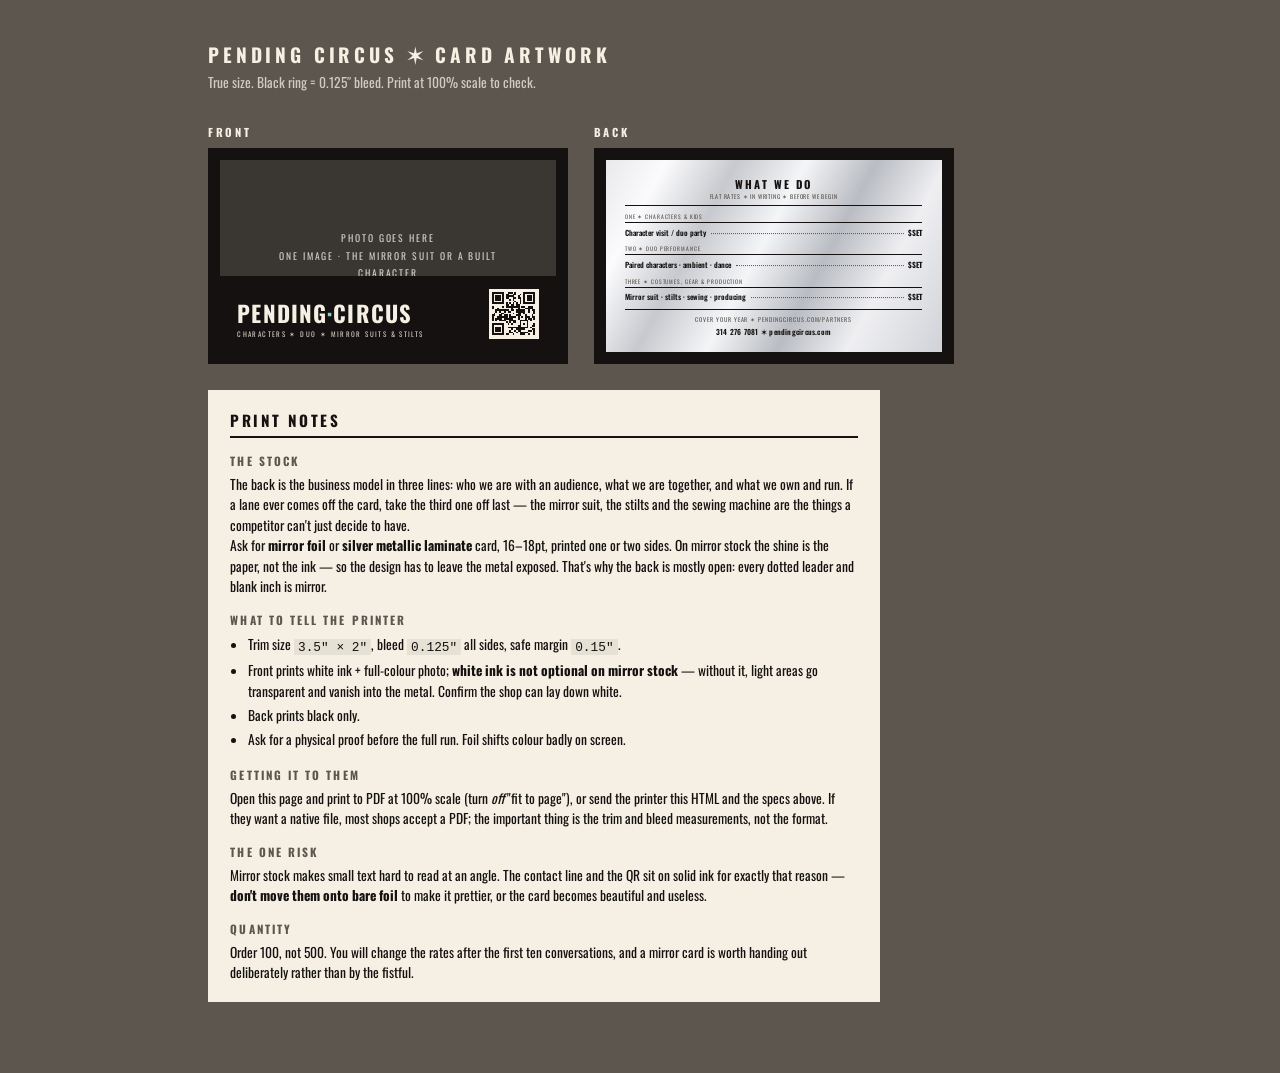
==== card/index.html @ 3b1495b9 "Add new updates" ====
<!DOCTYPE html>
<html lang="en">
<head>
<meta charset="UTF-8" />
<meta name="viewport" content="width=device-width, initial-scale=1.0" />
<title>Pending Circus — Business Card Artwork</title>
<!-- MIRROR-FOIL BUSINESS CARD, front and back, at true print size.
     3.5 x 2 in trim · 3.75 x 2.25 in with bleed · 0.125 in bleed on all sides · 0.15 in safe margin.

     BEFORE ORDERING:
       1. Replace the front photo placeholder with one real image (see notes at the bottom of this file).
       2. The QR code is live and points to pendingcircus.com. Scan it with your phone right now to confirm.
       3. Print this page at 100% scale (NO "fit to page") and hold a ruler to it — the trim box must measure 3.5 x 2 in.
     -->
<link rel="preconnect" href="https://fonts.googleapis.com" />
<link rel="preconnect" href="https://fonts.gstatic.com" crossorigin />
<link rel="stylesheet" href="https://fonts.googleapis.com/css2?family=Oswald:wght@400;500;600;700&display=swap" />
<style>
  :root{
    --ink:#141110;
    --paper:#F6F0E4;
    --muted:#5C564E;
    --teal:#7ED7CF;
    /* stand-in for the mirror-foil stock: the press supplies the real shine */
    --foil:linear-gradient(118deg,#E9E9EC 0%,#FBFBFD 14%,#C7C9CE 30%,#F4F5F7 46%,#B9BCC2 62%,#EFEFF2 78%,#CFD2D7 100%);
  }
  *{box-sizing:border-box;margin:0;padding:0}
  body{
    background:#5C564E;
    font-family:"Oswald","Arial Narrow",Arial,sans-serif;
    color:var(--ink);
    padding:2.5rem 1.5rem;
  }
  .lab{max-width:9in;margin:0 auto}
  .lab > h1{color:var(--paper);font-size:1.2rem;letter-spacing:.2em;text-transform:uppercase;margin-bottom:.2rem}
  .lab > p.sub{color:#CFCBC2;font-size:.85rem;margin-bottom:2rem}
  .pair{display:flex;gap:1.6rem;flex-wrap:wrap;margin-bottom:2rem}
  .slot h2{color:var(--paper);font-size:.7rem;letter-spacing:.24em;text-transform:uppercase;margin-bottom:.5rem}

  /* ── The card ── */
  .bleed{
    width:3.75in;height:2.25in;
    padding:.125in;                 /* the bleed ring */
    background:var(--ink);
    position:relative;
  }
  .card{
    width:3.5in;height:2in;
    position:relative;overflow:hidden;
    background:var(--foil);
  }
  .safe{position:absolute;inset:.15in;pointer-events:none}

  /* FRONT */
  .front .photo{
    position:absolute;inset:0;
    background:#3A3733;
    display:flex;align-items:center;justify-content:center;
  }
  .front .photo img{width:100%;height:100%;object-fit:cover;display:block}
  .front .photo .ph{
    color:#CFCBC2;font-size:.6rem;letter-spacing:.2em;text-transform:uppercase;text-align:center;line-height:1.8;padding:0 .3in;
  }
  .front .plate{
    position:absolute;left:0;right:0;bottom:0;
    background:var(--ink);color:var(--paper);
    padding:.13in .18in .14in;
    display:flex;align-items:flex-end;justify-content:space-between;gap:.12in;
  }
  .front .wordmark{font-size:.235in;font-weight:700;letter-spacing:.05em;text-transform:uppercase;line-height:1}
  .front .wordmark .dot{color:var(--teal)}
  .front .line{font-size:.072in;letter-spacing:.2em;text-transform:uppercase;color:#CFCBC2;margin-top:.04in}
  .front .qr{width:.52in;height:.52in;background:var(--paper);padding:.035in;flex:0 0 auto}
  .front .qr svg{width:100%;height:100%;display:block}

  /* BACK */
  .back{padding:.16in .2in;display:flex;flex-direction:column}
  .back .head{text-align:center;border-bottom:.02in double var(--ink);padding-bottom:.05in;margin-bottom:.06in}
  .back .head h3{font-size:.115in;letter-spacing:.18em;text-transform:uppercase;font-weight:700}
  .back .head p{font-size:.062in;letter-spacing:.14em;text-transform:uppercase;color:var(--muted)}
  .back .lane{margin-bottom:.045in}
  .back .lane .ln{font-size:.058in;letter-spacing:.16em;text-transform:uppercase;color:var(--muted);border-bottom:.012in solid var(--ink);padding-bottom:.012in;margin-bottom:.018in}
  .back .row{display:flex;align-items:baseline;gap:.05in;padding:.021in 0}
  .back .row .n{font-size:.079in;font-weight:600;white-space:nowrap}
  .back .row .d{flex:1;border-bottom:.014in dotted var(--muted);transform:translateY(-.02in)}
  .back .row .p{font-size:.079in;font-weight:700;white-space:nowrap}
  .back .foot{margin-top:auto;border-top:.014in solid var(--ink);padding-top:.05in;text-align:center}
  .back .foot .tag{font-size:.062in;letter-spacing:.16em;text-transform:uppercase;color:var(--muted)}
  .back .foot .contact{font-size:.078in;font-weight:600;letter-spacing:.03em;margin-top:.02in}

  /* notes */
  .notes{background:var(--paper);padding:1.2rem 1.4rem;max-width:7in}
  .notes h2{font-size:.95rem;letter-spacing:.16em;text-transform:uppercase;border-bottom:2px solid var(--ink);padding-bottom:.3rem;margin-bottom:.7rem}
  .notes h3{font-size:.72rem;letter-spacing:.18em;text-transform:uppercase;margin:.9rem 0 .3rem;color:var(--muted)}
  .notes p,.notes li{font-size:.85rem;line-height:1.5}
  .notes ul{margin-left:1.1rem}
  .notes li{padding:.12rem 0}
  .notes code{background:#E6E1D5;padding:.05rem .25rem;font-size:.8rem}

  @media print{
    body{background:#fff;padding:0}
    .lab > h1,.lab > p.sub,.slot h2,.notes{display:none}
    .bleed{background:#fff;padding:0;outline:.5pt solid #999;outline-offset:0}
    .pair{gap:.4in}
    *{-webkit-print-color-adjust:exact;print-color-adjust:exact}
  }
</style>
</head>
<body>
<div class="lab">
  <h1>Pending Circus ✶ Card Artwork</h1>
  <p class="sub">True size. Black ring = 0.125&Prime; bleed. Print at 100% scale to check.</p>

  <div class="pair">
    <div class="slot">
      <h2>Front</h2>
      <div class="bleed">
        <div class="card front">
          <div class="photo">
            <!-- REPLACE: <img src="mirror-suit.jpg" alt="" /> -->
            <p class="ph">Photo goes here<br />one image · the mirror suit or a built character</p>
          </div>
          <div class="plate">
            <div>
              <p class="wordmark">Pending<span class="dot">·</span>Circus</p>
              <p class="line">Characters ✶ Duo ✶ Mirror suits &amp; stilts</p>
            </div>
            <div class="qr"><svg xmlns="http://www.w3.org/2000/svg" viewBox="0 0 25 25" shape-rendering="crispEdges" role="img" aria-label="QR code to pendingcircus.com"><path d="M0 0h1v1h-1zM1 0h1v1h-1zM2 0h1v1h-1zM3 0h1v1h-1zM4 0h1v1h-1zM5 0h1v1h-1zM6 0h1v1h-1zM9 0h1v1h-1zM10 0h1v1h-1zM11 0h1v1h-1zM13 0h1v1h-1zM18 0h1v1h-1zM19 0h1v1h-1zM20 0h1v1h-1zM21 0h1v1h-1zM22 0h1v1h-1zM23 0h1v1h-1zM24 0h1v1h-1zM0 1h1v1h-1zM6 1h1v1h-1zM8 1h1v1h-1zM9 1h1v1h-1zM12 1h1v1h-1zM13 1h1v1h-1zM16 1h1v1h-1zM18 1h1v1h-1zM24 1h1v1h-1zM0 2h1v1h-1zM2 2h1v1h-1zM3 2h1v1h-1zM4 2h1v1h-1zM6 2h1v1h-1zM8 2h1v1h-1zM9 2h1v1h-1zM10 2h1v1h-1zM11 2h1v1h-1zM12 2h1v1h-1zM15 2h1v1h-1zM18 2h1v1h-1zM20 2h1v1h-1zM21 2h1v1h-1zM22 2h1v1h-1zM24 2h1v1h-1zM0 3h1v1h-1zM2 3h1v1h-1zM3 3h1v1h-1zM4 3h1v1h-1zM6 3h1v1h-1zM8 3h1v1h-1zM9 3h1v1h-1zM12 3h1v1h-1zM13 3h1v1h-1zM15 3h1v1h-1zM16 3h1v1h-1zM18 3h1v1h-1zM20 3h1v1h-1zM21 3h1v1h-1zM22 3h1v1h-1zM24 3h1v1h-1zM0 4h1v1h-1zM2 4h1v1h-1zM3 4h1v1h-1zM4 4h1v1h-1zM6 4h1v1h-1zM10 4h1v1h-1zM12 4h1v1h-1zM16 4h1v1h-1zM18 4h1v1h-1zM20 4h1v1h-1zM21 4h1v1h-1zM22 4h1v1h-1zM24 4h1v1h-1zM0 5h1v1h-1zM6 5h1v1h-1zM13 5h1v1h-1zM16 5h1v1h-1zM18 5h1v1h-1zM24 5h1v1h-1zM0 6h1v1h-1zM1 6h1v1h-1zM2 6h1v1h-1zM3 6h1v1h-1zM4 6h1v1h-1zM5 6h1v1h-1zM6 6h1v1h-1zM8 6h1v1h-1zM10 6h1v1h-1zM12 6h1v1h-1zM14 6h1v1h-1zM16 6h1v1h-1zM18 6h1v1h-1zM19 6h1v1h-1zM20 6h1v1h-1zM21 6h1v1h-1zM22 6h1v1h-1zM23 6h1v1h-1zM24 6h1v1h-1zM8 7h1v1h-1zM9 7h1v1h-1zM11 7h1v1h-1zM12 7h1v1h-1zM14 7h1v1h-1zM15 7h1v1h-1zM0 8h1v1h-1zM6 8h1v1h-1zM8 8h1v1h-1zM9 8h1v1h-1zM10 8h1v1h-1zM11 8h1v1h-1zM12 8h1v1h-1zM13 8h1v1h-1zM14 8h1v1h-1zM15 8h1v1h-1zM17 8h1v1h-1zM18 8h1v1h-1zM21 8h1v1h-1zM22 8h1v1h-1zM23 8h1v1h-1zM0 9h1v1h-1zM3 9h1v1h-1zM11 9h1v1h-1zM15 9h1v1h-1zM19 9h1v1h-1zM20 9h1v1h-1zM21 9h1v1h-1zM22 9h1v1h-1zM23 9h1v1h-1zM2 10h1v1h-1zM3 10h1v1h-1zM4 10h1v1h-1zM5 10h1v1h-1zM6 10h1v1h-1zM7 10h1v1h-1zM8 10h1v1h-1zM9 10h1v1h-1zM11 10h1v1h-1zM12 10h1v1h-1zM14 10h1v1h-1zM15 10h1v1h-1zM16 10h1v1h-1zM17 10h1v1h-1zM18 10h1v1h-1zM21 10h1v1h-1zM23 10h1v1h-1zM24 10h1v1h-1zM2 11h1v1h-1zM4 11h1v1h-1zM7 11h1v1h-1zM9 11h1v1h-1zM10 11h1v1h-1zM14 11h1v1h-1zM15 11h1v1h-1zM16 11h1v1h-1zM17 11h1v1h-1zM18 11h1v1h-1zM21 11h1v1h-1zM24 11h1v1h-1zM1 12h1v1h-1zM5 12h1v1h-1zM6 12h1v1h-1zM12 12h1v1h-1zM15 12h1v1h-1zM16 12h1v1h-1zM18 12h1v1h-1zM24 12h1v1h-1zM0 13h1v1h-1zM1 13h1v1h-1zM4 13h1v1h-1zM5 13h1v1h-1zM7 13h1v1h-1zM8 13h1v1h-1zM10 13h1v1h-1zM14 13h1v1h-1zM15 13h1v1h-1zM16 13h1v1h-1zM19 13h1v1h-1zM23 13h1v1h-1zM0 14h1v1h-1zM3 14h1v1h-1zM4 14h1v1h-1zM5 14h1v1h-1zM6 14h1v1h-1zM7 14h1v1h-1zM8 14h1v1h-1zM10 14h1v1h-1zM11 14h1v1h-1zM12 14h1v1h-1zM13 14h1v1h-1zM15 14h1v1h-1zM17 14h1v1h-1zM19 14h1v1h-1zM20 14h1v1h-1zM21 14h1v1h-1zM23 14h1v1h-1zM24 14h1v1h-1zM0 15h1v1h-1zM2 15h1v1h-1zM3 15h1v1h-1zM4 15h1v1h-1zM5 15h1v1h-1zM7 15h1v1h-1zM8 15h1v1h-1zM9 15h1v1h-1zM10 15h1v1h-1zM11 15h1v1h-1zM15 15h1v1h-1zM19 15h1v1h-1zM21 15h1v1h-1zM22 15h1v1h-1zM24 15h1v1h-1zM0 16h1v1h-1zM2 16h1v1h-1zM4 16h1v1h-1zM5 16h1v1h-1zM6 16h1v1h-1zM7 16h1v1h-1zM10 16h1v1h-1zM11 16h1v1h-1zM12 16h1v1h-1zM13 16h1v1h-1zM16 16h1v1h-1zM17 16h1v1h-1zM18 16h1v1h-1zM19 16h1v1h-1zM20 16h1v1h-1zM22 16h1v1h-1zM8 17h1v1h-1zM10 17h1v1h-1zM12 17h1v1h-1zM13 17h1v1h-1zM16 17h1v1h-1zM20 17h1v1h-1zM0 18h1v1h-1zM1 18h1v1h-1zM2 18h1v1h-1zM3 18h1v1h-1zM4 18h1v1h-1zM5 18h1v1h-1zM6 18h1v1h-1zM9 18h1v1h-1zM11 18h1v1h-1zM16 18h1v1h-1zM18 18h1v1h-1zM20 18h1v1h-1zM24 18h1v1h-1zM0 19h1v1h-1zM6 19h1v1h-1zM15 19h1v1h-1zM16 19h1v1h-1zM20 19h1v1h-1zM23 19h1v1h-1zM24 19h1v1h-1zM0 20h1v1h-1zM2 20h1v1h-1zM3 20h1v1h-1zM4 20h1v1h-1zM6 20h1v1h-1zM9 20h1v1h-1zM10 20h1v1h-1zM11 20h1v1h-1zM12 20h1v1h-1zM13 20h1v1h-1zM14 20h1v1h-1zM15 20h1v1h-1zM16 20h1v1h-1zM17 20h1v1h-1zM18 20h1v1h-1zM19 20h1v1h-1zM20 20h1v1h-1zM22 20h1v1h-1zM0 21h1v1h-1zM2 21h1v1h-1zM3 21h1v1h-1zM4 21h1v1h-1zM6 21h1v1h-1zM11 21h1v1h-1zM14 21h1v1h-1zM15 21h1v1h-1zM16 21h1v1h-1zM17 21h1v1h-1zM18 21h1v1h-1zM23 21h1v1h-1zM24 21h1v1h-1zM0 22h1v1h-1zM2 22h1v1h-1zM3 22h1v1h-1zM4 22h1v1h-1zM6 22h1v1h-1zM10 22h1v1h-1zM13 22h1v1h-1zM15 22h1v1h-1zM16 22h1v1h-1zM21 22h1v1h-1zM22 22h1v1h-1zM24 22h1v1h-1zM0 23h1v1h-1zM6 23h1v1h-1zM10 23h1v1h-1zM11 23h1v1h-1zM14 23h1v1h-1zM16 23h1v1h-1zM17 23h1v1h-1zM18 23h1v1h-1zM19 23h1v1h-1zM20 23h1v1h-1zM24 23h1v1h-1zM0 24h1v1h-1zM1 24h1v1h-1zM2 24h1v1h-1zM3 24h1v1h-1zM4 24h1v1h-1zM5 24h1v1h-1zM6 24h1v1h-1zM8 24h1v1h-1zM9 24h1v1h-1zM12 24h1v1h-1zM16 24h1v1h-1zM17 24h1v1h-1zM18 24h1v1h-1zM21 24h1v1h-1zM24 24h1v1h-1z" fill="#141110"/></svg></div>
          </div>
          <div class="safe"></div>
        </div>
      </div>
    </div>

    <div class="slot">
      <h2>Back</h2>
      <div class="bleed">
        <div class="card back">
          <div class="head">
            <h3>What We Do</h3>
            <p>Flat rates ✶ In writing ✶ Before we begin</p>
          </div>
          <div class="lane">
            <p class="ln">One ✶ Characters &amp; Kids</p>
            <div class="row"><span class="n">Character visit / duo party</span><span class="d"></span><span class="p">$SET</span></div>
          </div>
          <div class="lane">
            <p class="ln">Two ✶ Duo Performance</p>
            <div class="row"><span class="n">Paired characters · ambient · dance</span><span class="d"></span><span class="p">$SET</span></div>
          </div>
          <div class="lane">
            <p class="ln">Three ✶ Costumes, Gear &amp; Production</p>
            <div class="row"><span class="n">Mirror suit · stilts · sewing · producing</span><span class="d"></span><span class="p">$SET</span></div>
          </div>
          <div class="foot">
            <p class="tag">Cover your year ✶ pendingcircus.com/partners</p>
            <p class="contact">314 276 7081 ✶ pendingcircus.com</p>
          </div>
          <div class="safe"></div>
      </div>
    </div>
  </div>

  <div class="notes">
    <h2>Print notes</h2>

    <h3>The stock</h3>
    <p>The back is the business model in three lines: who we are with an audience, what we are together, and what we own and run. If a lane ever comes off the card, take the third one off last — the mirror suit, the stilts and the sewing machine are the things a competitor can't just decide to have.</p>
    <p>Ask for <b>mirror foil</b> or <b>silver metallic laminate</b> card, 16–18pt, printed one or two sides. On mirror stock the shine is the paper, not the ink — so the design has to leave the metal exposed. That's why the back is mostly open: every dotted leader and blank inch is mirror.</p>

    <h3>What to tell the printer</h3>
    <ul>
      <li>Trim size <code>3.5&Prime; × 2&Prime;</code>, bleed <code>0.125&Prime;</code> all sides, safe margin <code>0.15&Prime;</code>.</li>
      <li>Front prints white ink + full-colour photo; <b>white ink is not optional on mirror stock</b> — without it, light areas go transparent and vanish into the metal. Confirm the shop can lay down white.</li>
      <li>Back prints black only.</li>
      <li>Ask for a physical proof before the full run. Foil shifts colour badly on screen.</li>
    </ul>

    <h3>Getting it to them</h3>
    <p>Open this page and print to PDF at 100% scale (turn <i>off</i> "fit to page"), or send the printer this HTML and the specs above. If they want a native file, most shops accept a PDF; the important thing is the trim and bleed measurements, not the format.</p>

    <h3>The one risk</h3>
    <p>Mirror stock makes small text hard to read at an angle. The contact line and the QR sit on solid ink for exactly that reason — <b>don't move them onto bare foil</b> to make it prettier, or the card becomes beautiful and useless.</p>

    <h3>Quantity</h3>
    <p>Order 100, not 500. You will change the rates after the first ten conversations, and a mirror card is worth handing out deliberately rather than by the fistful.</p>
  </div>
</div>
</body>
</html>
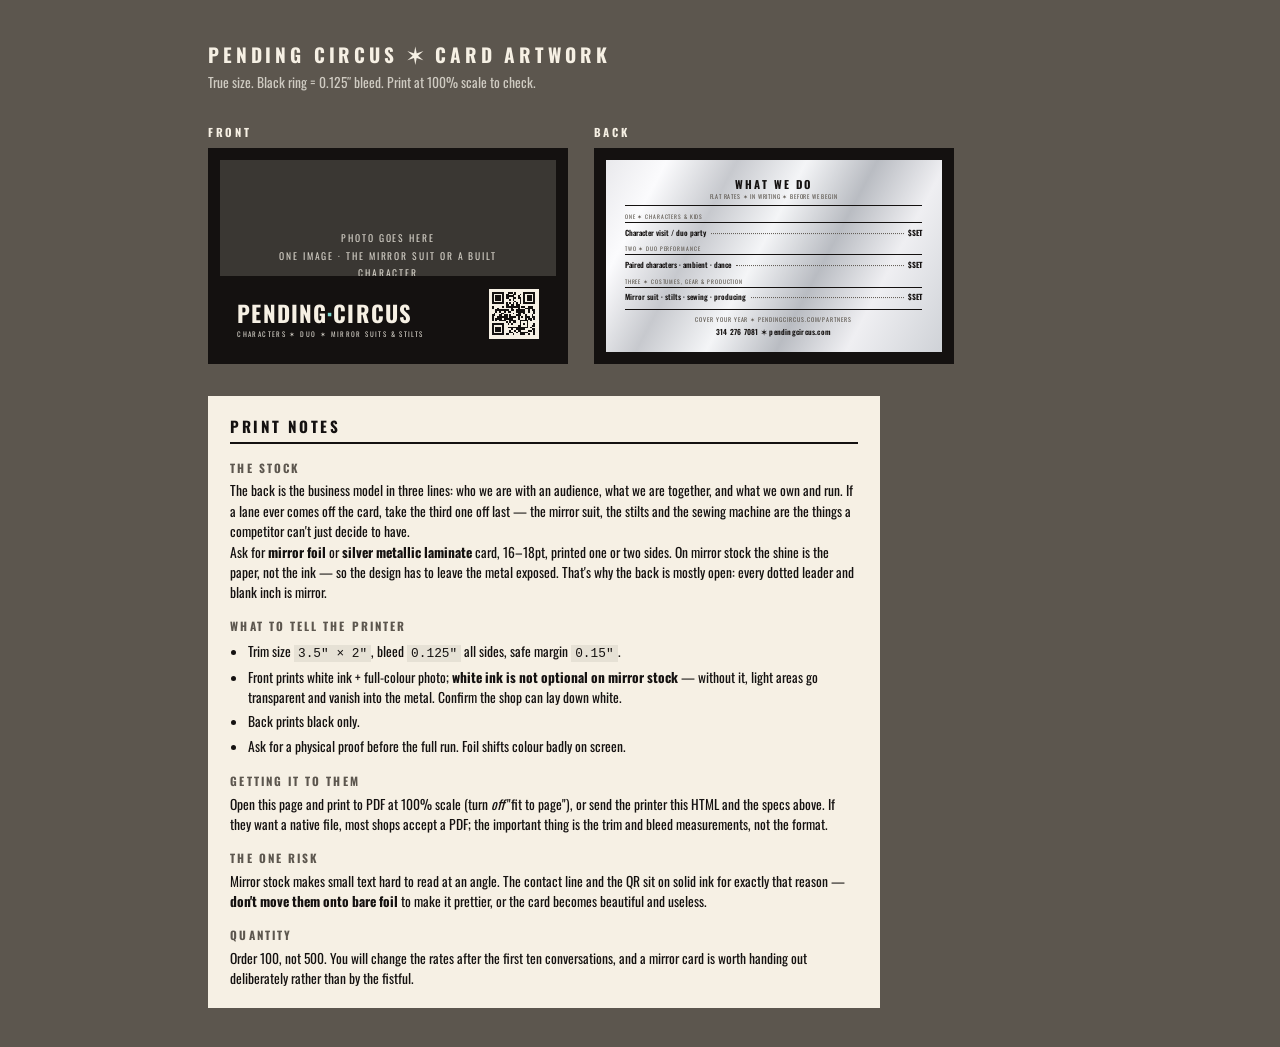
==== commit dd334f2f: "Update site" ====
--- a/card/index.html
+++ b/card/index.html
@@ -157,6 +157,7 @@
             <p class="contact">314 276 7081 ✶ pendingcircus.com</p>
           </div>
           <div class="safe"></div>
+        </div>
       </div>
     </div>
   </div>
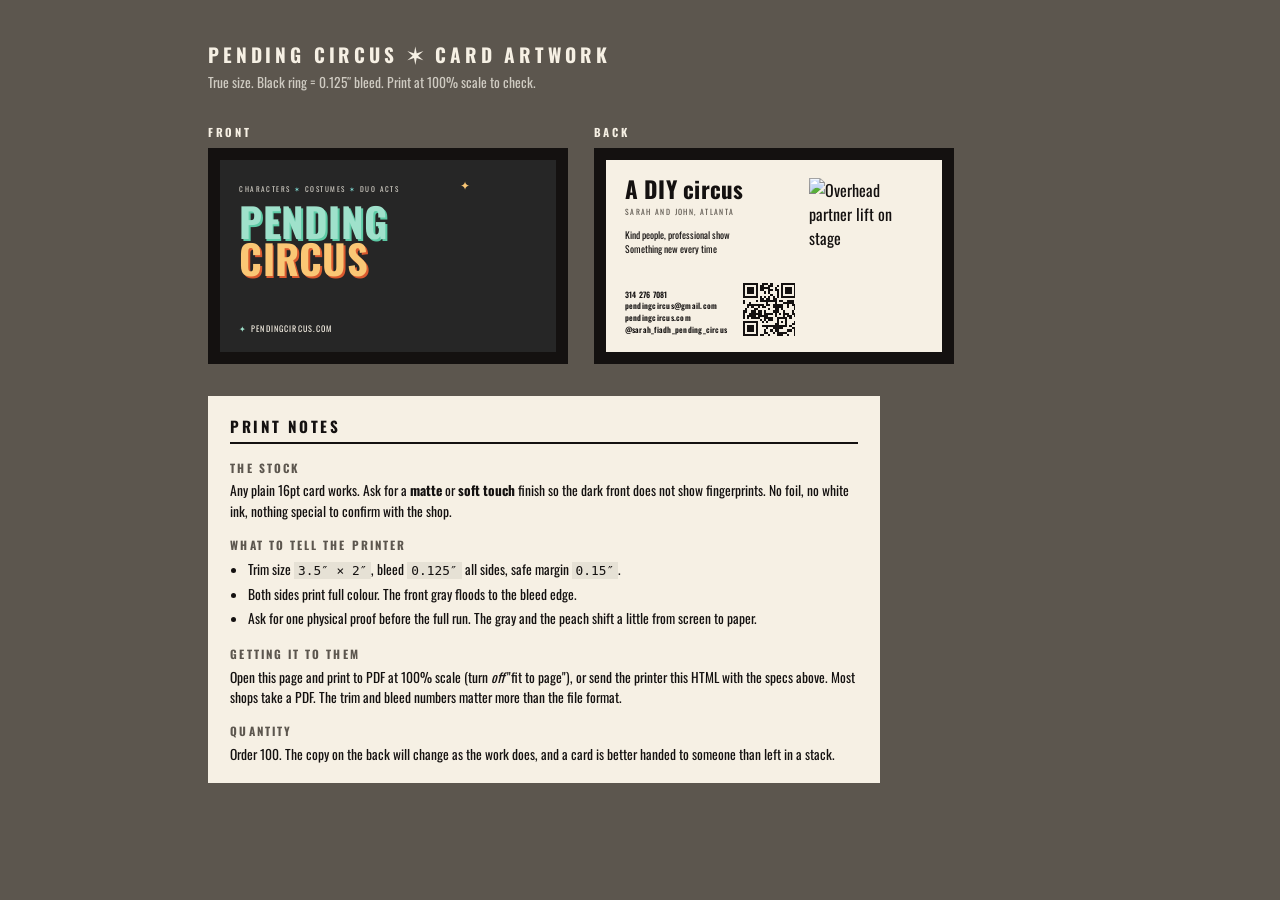
==== commit f289b5e5: "Update card" ====
--- a/card/index.html
+++ b/card/index.html
@@ -4,13 +4,15 @@
 <meta charset="UTF-8" />
 <meta name="viewport" content="width=device-width, initial-scale=1.0" />
 <title>Pending Circus — Business Card Artwork</title>
-<!-- MIRROR-FOIL BUSINESS CARD, front and back, at true print size.
+<!-- BUSINESS CARD, front and back, at true print size.
      3.5 x 2 in trim · 3.75 x 2.25 in with bleed · 0.125 in bleed on all sides · 0.15 in safe margin.
 
+     Three files live together in this folder: index.html, rabbit.png (cropped out of media/logo.png) and lift.jpg.
+     The card background is the same gray as the logo file.
+
      BEFORE ORDERING:
-       1. Replace the front photo placeholder with one real image (see notes at the bottom of this file).
-       2. The QR code is live and points to pendingcircus.com. Scan it with your phone right now to confirm.
-       3. Print this page at 100% scale (NO "fit to page") and hold a ruler to it — the trim box must measure 3.5 x 2 in.
+       1. Scan the QR on the back with your phone. It should open pendingcircus.com.
+       2. Print this page at 100% scale (NO "fit to page") and hold a ruler to it. The trim box must measure 3.5 x 2 in.
      -->
 <link rel="preconnect" href="https://fonts.googleapis.com" />
 <link rel="preconnect" href="https://fonts.gstatic.com" crossorigin />
@@ -20,9 +22,10 @@
     --ink:#141110;
     --paper:#F6F0E4;
     --muted:#5C564E;
+    --night:#262626;            /* same gray as the logo file */
+    --mint:#9FE1CB; --mint-deep:#5DCAA5;
+    --peach:#FAC775; --peach-deep:#DA5A2F;
     --teal:#7ED7CF;
-    /* stand-in for the mirror-foil stock: the press supplies the real shine */
-    --foil:linear-gradient(118deg,#E9E9EC 0%,#FBFBFD 14%,#C7C9CE 30%,#F4F5F7 46%,#B9BCC2 62%,#EFEFF2 78%,#CFD2D7 100%);
   }
   *{box-sizing:border-box;margin:0;padding:0}
   body{
@@ -47,46 +50,35 @@
   .card{
     width:3.5in;height:2in;
     position:relative;overflow:hidden;
-    background:var(--foil);
   }
   .safe{position:absolute;inset:.15in;pointer-events:none}
 
-  /* FRONT */
-  .front .photo{
-    position:absolute;inset:0;
-    background:#3A3733;
-    display:flex;align-items:center;justify-content:center;
-  }
-  .front .photo img{width:100%;height:100%;object-fit:cover;display:block}
-  .front .photo .ph{
-    color:#CFCBC2;font-size:.6rem;letter-spacing:.2em;text-transform:uppercase;text-align:center;line-height:1.8;padding:0 .3in;
-  }
-  .front .plate{
-    position:absolute;left:0;right:0;bottom:0;
-    background:var(--ink);color:var(--paper);
-    padding:.13in .18in .14in;
-    display:flex;align-items:flex-end;justify-content:space-between;gap:.12in;
-  }
-  .front .wordmark{font-size:.235in;font-weight:700;letter-spacing:.05em;text-transform:uppercase;line-height:1}
-  .front .wordmark .dot{color:var(--teal)}
-  .front .line{font-size:.072in;letter-spacing:.2em;text-transform:uppercase;color:#CFCBC2;margin-top:.04in}
-  .front .qr{width:.52in;height:.52in;background:var(--paper);padding:.035in;flex:0 0 auto}
-  .front .qr svg{width:100%;height:100%;display:block}
+  /* FRONT: night gray, the rabbit, the name */
+  .front{background:var(--night);color:var(--paper)}
+  .front .words{position:absolute;left:.2in;top:.24in}
+  .front .line{font-size:.075in;letter-spacing:.2em;text-transform:uppercase;color:#CFCBC2;margin-bottom:.09in}
+  .front .line b{color:var(--teal);font-weight:400}
+  .front .wordmark{font-weight:700;text-transform:uppercase;line-height:.92;letter-spacing:.02em}
+  .front .wordmark .a{display:block;font-size:.42in;color:var(--mint);text-shadow:.018in .018in 0 var(--mint-deep)}
+  .front .wordmark .b{display:block;font-size:.42in;color:var(--peach);text-shadow:.018in .018in 0 var(--peach-deep)}
+  .front .url{position:absolute;left:.2in;bottom:.19in;font-size:.085in;letter-spacing:.14em;text-transform:uppercase;color:var(--paper)}
+  .front .url b{color:var(--mint);font-weight:400;margin-right:.04in}
+  .front .star{position:absolute;font-size:.13in;line-height:1;color:var(--peach)}
+  .front .star.s1{left:2.5in;top:.2in}
+  /* the rabbit, 1.72 in tall, bottom edge sunk .06 in past the trim so the paws run off the card */
+  .front .rabbit{position:absolute;right:.04in;bottom:-.06in;height:1.72in;width:auto;display:block}
 
-  /* BACK */
-  .back{padding:.16in .2in;display:flex;flex-direction:column}
-  .back .head{text-align:center;border-bottom:.02in double var(--ink);padding-bottom:.05in;margin-bottom:.06in}
-  .back .head h3{font-size:.115in;letter-spacing:.18em;text-transform:uppercase;font-weight:700}
-  .back .head p{font-size:.062in;letter-spacing:.14em;text-transform:uppercase;color:var(--muted)}
-  .back .lane{margin-bottom:.045in}
-  .back .lane .ln{font-size:.058in;letter-spacing:.16em;text-transform:uppercase;color:var(--muted);border-bottom:.012in solid var(--ink);padding-bottom:.012in;margin-bottom:.018in}
-  .back .row{display:flex;align-items:baseline;gap:.05in;padding:.021in 0}
-  .back .row .n{font-size:.079in;font-weight:600;white-space:nowrap}
-  .back .row .d{flex:1;border-bottom:.014in dotted var(--muted);transform:translateY(-.02in)}
-  .back .row .p{font-size:.079in;font-weight:700;white-space:nowrap}
-  .back .foot{margin-top:auto;border-top:.014in solid var(--ink);padding-top:.05in;text-align:center}
-  .back .foot .tag{font-size:.062in;letter-spacing:.16em;text-transform:uppercase;color:var(--muted)}
-  .back .foot .contact{font-size:.078in;font-weight:600;letter-spacing:.03em;margin-top:.02in}
+  /* BACK: paper, a few plain sentences, how to reach us */
+  .back{background:var(--paper);padding:.19in .2in .17in;display:grid;grid-template-columns:1fr auto;column-gap:.14in}
+  .back .say{display:flex;flex-direction:column}
+  .back h3{font-size:.24in;font-weight:700;line-height:1;letter-spacing:.01em}
+  .back .sub{font-size:.08in;letter-spacing:.18em;text-transform:uppercase;color:var(--muted);margin-top:.05in}
+  .back p.body{font-size:.1in;line-height:1.45;font-weight:400;margin-top:.12in}
+  .back .foot{margin-top:auto;display:flex;align-items:flex-end;gap:.16in}
+  .back .who{font-size:.082in;font-weight:600;letter-spacing:.03em;line-height:1.5}
+  .back .qr{width:.55in;height:.55in;flex:0 0 auto}
+  .back .photo{height:1.58in;width:auto;display:block}
+  .back .qr svg{width:100%;height:100%;display:block}
 
   /* notes */
   .notes{background:var(--paper);padding:1.2rem 1.4rem;max-width:7in}
@@ -116,17 +108,13 @@
       <h2>Front</h2>
       <div class="bleed">
         <div class="card front">
-          <div class="photo">
-            <!-- REPLACE: <img src="mirror-suit.jpg" alt="" /> -->
-            <p class="ph">Photo goes here<br />one image · the mirror suit or a built character</p>
+          <img class="rabbit" alt="" src="rabbit.png" />
+          <div class="words">
+            <p class="line">Characters <b>✶</b> Costumes <b>✶</b> Duo acts</p>
+            <p class="wordmark"><span class="a">Pending</span><span class="b">Circus</span></p>
           </div>
-          <div class="plate">
-            <div>
-              <p class="wordmark">Pending<span class="dot">·</span>Circus</p>
-              <p class="line">Characters ✶ Duo ✶ Mirror suits &amp; stilts</p>
-            </div>
-            <div class="qr"><svg xmlns="http://www.w3.org/2000/svg" viewBox="0 0 25 25" shape-rendering="crispEdges" role="img" aria-label="QR code to pendingcircus.com"><path d="M0 0h1v1h-1zM1 0h1v1h-1zM2 0h1v1h-1zM3 0h1v1h-1zM4 0h1v1h-1zM5 0h1v1h-1zM6 0h1v1h-1zM9 0h1v1h-1zM10 0h1v1h-1zM11 0h1v1h-1zM13 0h1v1h-1zM18 0h1v1h-1zM19 0h1v1h-1zM20 0h1v1h-1zM21 0h1v1h-1zM22 0h1v1h-1zM23 0h1v1h-1zM24 0h1v1h-1zM0 1h1v1h-1zM6 1h1v1h-1zM8 1h1v1h-1zM9 1h1v1h-1zM12 1h1v1h-1zM13 1h1v1h-1zM16 1h1v1h-1zM18 1h1v1h-1zM24 1h1v1h-1zM0 2h1v1h-1zM2 2h1v1h-1zM3 2h1v1h-1zM4 2h1v1h-1zM6 2h1v1h-1zM8 2h1v1h-1zM9 2h1v1h-1zM10 2h1v1h-1zM11 2h1v1h-1zM12 2h1v1h-1zM15 2h1v1h-1zM18 2h1v1h-1zM20 2h1v1h-1zM21 2h1v1h-1zM22 2h1v1h-1zM24 2h1v1h-1zM0 3h1v1h-1zM2 3h1v1h-1zM3 3h1v1h-1zM4 3h1v1h-1zM6 3h1v1h-1zM8 3h1v1h-1zM9 3h1v1h-1zM12 3h1v1h-1zM13 3h1v1h-1zM15 3h1v1h-1zM16 3h1v1h-1zM18 3h1v1h-1zM20 3h1v1h-1zM21 3h1v1h-1zM22 3h1v1h-1zM24 3h1v1h-1zM0 4h1v1h-1zM2 4h1v1h-1zM3 4h1v1h-1zM4 4h1v1h-1zM6 4h1v1h-1zM10 4h1v1h-1zM12 4h1v1h-1zM16 4h1v1h-1zM18 4h1v1h-1zM20 4h1v1h-1zM21 4h1v1h-1zM22 4h1v1h-1zM24 4h1v1h-1zM0 5h1v1h-1zM6 5h1v1h-1zM13 5h1v1h-1zM16 5h1v1h-1zM18 5h1v1h-1zM24 5h1v1h-1zM0 6h1v1h-1zM1 6h1v1h-1zM2 6h1v1h-1zM3 6h1v1h-1zM4 6h1v1h-1zM5 6h1v1h-1zM6 6h1v1h-1zM8 6h1v1h-1zM10 6h1v1h-1zM12 6h1v1h-1zM14 6h1v1h-1zM16 6h1v1h-1zM18 6h1v1h-1zM19 6h1v1h-1zM20 6h1v1h-1zM21 6h1v1h-1zM22 6h1v1h-1zM23 6h1v1h-1zM24 6h1v1h-1zM8 7h1v1h-1zM9 7h1v1h-1zM11 7h1v1h-1zM12 7h1v1h-1zM14 7h1v1h-1zM15 7h1v1h-1zM0 8h1v1h-1zM6 8h1v1h-1zM8 8h1v1h-1zM9 8h1v1h-1zM10 8h1v1h-1zM11 8h1v1h-1zM12 8h1v1h-1zM13 8h1v1h-1zM14 8h1v1h-1zM15 8h1v1h-1zM17 8h1v1h-1zM18 8h1v1h-1zM21 8h1v1h-1zM22 8h1v1h-1zM23 8h1v1h-1zM0 9h1v1h-1zM3 9h1v1h-1zM11 9h1v1h-1zM15 9h1v1h-1zM19 9h1v1h-1zM20 9h1v1h-1zM21 9h1v1h-1zM22 9h1v1h-1zM23 9h1v1h-1zM2 10h1v1h-1zM3 10h1v1h-1zM4 10h1v1h-1zM5 10h1v1h-1zM6 10h1v1h-1zM7 10h1v1h-1zM8 10h1v1h-1zM9 10h1v1h-1zM11 10h1v1h-1zM12 10h1v1h-1zM14 10h1v1h-1zM15 10h1v1h-1zM16 10h1v1h-1zM17 10h1v1h-1zM18 10h1v1h-1zM21 10h1v1h-1zM23 10h1v1h-1zM24 10h1v1h-1zM2 11h1v1h-1zM4 11h1v1h-1zM7 11h1v1h-1zM9 11h1v1h-1zM10 11h1v1h-1zM14 11h1v1h-1zM15 11h1v1h-1zM16 11h1v1h-1zM17 11h1v1h-1zM18 11h1v1h-1zM21 11h1v1h-1zM24 11h1v1h-1zM1 12h1v1h-1zM5 12h1v1h-1zM6 12h1v1h-1zM12 12h1v1h-1zM15 12h1v1h-1zM16 12h1v1h-1zM18 12h1v1h-1zM24 12h1v1h-1zM0 13h1v1h-1zM1 13h1v1h-1zM4 13h1v1h-1zM5 13h1v1h-1zM7 13h1v1h-1zM8 13h1v1h-1zM10 13h1v1h-1zM14 13h1v1h-1zM15 13h1v1h-1zM16 13h1v1h-1zM19 13h1v1h-1zM23 13h1v1h-1zM0 14h1v1h-1zM3 14h1v1h-1zM4 14h1v1h-1zM5 14h1v1h-1zM6 14h1v1h-1zM7 14h1v1h-1zM8 14h1v1h-1zM10 14h1v1h-1zM11 14h1v1h-1zM12 14h1v1h-1zM13 14h1v1h-1zM15 14h1v1h-1zM17 14h1v1h-1zM19 14h1v1h-1zM20 14h1v1h-1zM21 14h1v1h-1zM23 14h1v1h-1zM24 14h1v1h-1zM0 15h1v1h-1zM2 15h1v1h-1zM3 15h1v1h-1zM4 15h1v1h-1zM5 15h1v1h-1zM7 15h1v1h-1zM8 15h1v1h-1zM9 15h1v1h-1zM10 15h1v1h-1zM11 15h1v1h-1zM15 15h1v1h-1zM19 15h1v1h-1zM21 15h1v1h-1zM22 15h1v1h-1zM24 15h1v1h-1zM0 16h1v1h-1zM2 16h1v1h-1zM4 16h1v1h-1zM5 16h1v1h-1zM6 16h1v1h-1zM7 16h1v1h-1zM10 16h1v1h-1zM11 16h1v1h-1zM12 16h1v1h-1zM13 16h1v1h-1zM16 16h1v1h-1zM17 16h1v1h-1zM18 16h1v1h-1zM19 16h1v1h-1zM20 16h1v1h-1zM22 16h1v1h-1zM8 17h1v1h-1zM10 17h1v1h-1zM12 17h1v1h-1zM13 17h1v1h-1zM16 17h1v1h-1zM20 17h1v1h-1zM0 18h1v1h-1zM1 18h1v1h-1zM2 18h1v1h-1zM3 18h1v1h-1zM4 18h1v1h-1zM5 18h1v1h-1zM6 18h1v1h-1zM9 18h1v1h-1zM11 18h1v1h-1zM16 18h1v1h-1zM18 18h1v1h-1zM20 18h1v1h-1zM24 18h1v1h-1zM0 19h1v1h-1zM6 19h1v1h-1zM15 19h1v1h-1zM16 19h1v1h-1zM20 19h1v1h-1zM23 19h1v1h-1zM24 19h1v1h-1zM0 20h1v1h-1zM2 20h1v1h-1zM3 20h1v1h-1zM4 20h1v1h-1zM6 20h1v1h-1zM9 20h1v1h-1zM10 20h1v1h-1zM11 20h1v1h-1zM12 20h1v1h-1zM13 20h1v1h-1zM14 20h1v1h-1zM15 20h1v1h-1zM16 20h1v1h-1zM17 20h1v1h-1zM18 20h1v1h-1zM19 20h1v1h-1zM20 20h1v1h-1zM22 20h1v1h-1zM0 21h1v1h-1zM2 21h1v1h-1zM3 21h1v1h-1zM4 21h1v1h-1zM6 21h1v1h-1zM11 21h1v1h-1zM14 21h1v1h-1zM15 21h1v1h-1zM16 21h1v1h-1zM17 21h1v1h-1zM18 21h1v1h-1zM23 21h1v1h-1zM24 21h1v1h-1zM0 22h1v1h-1zM2 22h1v1h-1zM3 22h1v1h-1zM4 22h1v1h-1zM6 22h1v1h-1zM10 22h1v1h-1zM13 22h1v1h-1zM15 22h1v1h-1zM16 22h1v1h-1zM21 22h1v1h-1zM22 22h1v1h-1zM24 22h1v1h-1zM0 23h1v1h-1zM6 23h1v1h-1zM10 23h1v1h-1zM11 23h1v1h-1zM14 23h1v1h-1zM16 23h1v1h-1zM17 23h1v1h-1zM18 23h1v1h-1zM19 23h1v1h-1zM20 23h1v1h-1zM24 23h1v1h-1zM0 24h1v1h-1zM1 24h1v1h-1zM2 24h1v1h-1zM3 24h1v1h-1zM4 24h1v1h-1zM5 24h1v1h-1zM6 24h1v1h-1zM8 24h1v1h-1zM9 24h1v1h-1zM12 24h1v1h-1zM16 24h1v1h-1zM17 24h1v1h-1zM18 24h1v1h-1zM21 24h1v1h-1zM24 24h1v1h-1z" fill="#141110"/></svg></div>
-          </div>
+          <p class="url"><b>✦</b>pendingcircus.com</p>
+          <span class="star s1" aria-hidden="true">✦</span>
           <div class="safe"></div>
         </div>
       </div>
@@ -136,26 +124,16 @@
       <h2>Back</h2>
       <div class="bleed">
         <div class="card back">
-          <div class="head">
-            <h3>What We Do</h3>
-            <p>Flat rates ✶ In writing ✶ Before we begin</p>
+          <div class="say">
+            <h3>A DIY circus</h3>
+            <p class="sub">Sarah and John, Atlanta</p>
+            <p class="body">Kind people, professional show<br />Something new every time</p>
+            <div class="foot">
+              <p class="who">314 276 7081<br />pendingcircus@gmail.com<br />pendingcircus.com<br />@sarah_fiadh_pending_circus</p>
+              <div class="qr"><svg xmlns="http://www.w3.org/2000/svg" viewBox="0 0 25 25" shape-rendering="crispEdges" role="img" aria-label="QR code to pendingcircus.com"><path d="M0 0h1v1h-1zM1 0h1v1h-1zM2 0h1v1h-1zM3 0h1v1h-1zM4 0h1v1h-1zM5 0h1v1h-1zM6 0h1v1h-1zM9 0h1v1h-1zM10 0h1v1h-1zM11 0h1v1h-1zM13 0h1v1h-1zM18 0h1v1h-1zM19 0h1v1h-1zM20 0h1v1h-1zM21 0h1v1h-1zM22 0h1v1h-1zM23 0h1v1h-1zM24 0h1v1h-1zM0 1h1v1h-1zM6 1h1v1h-1zM8 1h1v1h-1zM9 1h1v1h-1zM12 1h1v1h-1zM13 1h1v1h-1zM16 1h1v1h-1zM18 1h1v1h-1zM24 1h1v1h-1zM0 2h1v1h-1zM2 2h1v1h-1zM3 2h1v1h-1zM4 2h1v1h-1zM6 2h1v1h-1zM8 2h1v1h-1zM9 2h1v1h-1zM10 2h1v1h-1zM11 2h1v1h-1zM12 2h1v1h-1zM15 2h1v1h-1zM18 2h1v1h-1zM20 2h1v1h-1zM21 2h1v1h-1zM22 2h1v1h-1zM24 2h1v1h-1zM0 3h1v1h-1zM2 3h1v1h-1zM3 3h1v1h-1zM4 3h1v1h-1zM6 3h1v1h-1zM8 3h1v1h-1zM9 3h1v1h-1zM12 3h1v1h-1zM13 3h1v1h-1zM15 3h1v1h-1zM16 3h1v1h-1zM18 3h1v1h-1zM20 3h1v1h-1zM21 3h1v1h-1zM22 3h1v1h-1zM24 3h1v1h-1zM0 4h1v1h-1zM2 4h1v1h-1zM3 4h1v1h-1zM4 4h1v1h-1zM6 4h1v1h-1zM10 4h1v1h-1zM12 4h1v1h-1zM16 4h1v1h-1zM18 4h1v1h-1zM20 4h1v1h-1zM21 4h1v1h-1zM22 4h1v1h-1zM24 4h1v1h-1zM0 5h1v1h-1zM6 5h1v1h-1zM13 5h1v1h-1zM16 5h1v1h-1zM18 5h1v1h-1zM24 5h1v1h-1zM0 6h1v1h-1zM1 6h1v1h-1zM2 6h1v1h-1zM3 6h1v1h-1zM4 6h1v1h-1zM5 6h1v1h-1zM6 6h1v1h-1zM8 6h1v1h-1zM10 6h1v1h-1zM12 6h1v1h-1zM14 6h1v1h-1zM16 6h1v1h-1zM18 6h1v1h-1zM19 6h1v1h-1zM20 6h1v1h-1zM21 6h1v1h-1zM22 6h1v1h-1zM23 6h1v1h-1zM24 6h1v1h-1zM8 7h1v1h-1zM9 7h1v1h-1zM11 7h1v1h-1zM12 7h1v1h-1zM14 7h1v1h-1zM15 7h1v1h-1zM0 8h1v1h-1zM6 8h1v1h-1zM8 8h1v1h-1zM9 8h1v1h-1zM10 8h1v1h-1zM11 8h1v1h-1zM12 8h1v1h-1zM13 8h1v1h-1zM14 8h1v1h-1zM15 8h1v1h-1zM17 8h1v1h-1zM18 8h1v1h-1zM21 8h1v1h-1zM22 8h1v1h-1zM23 8h1v1h-1zM0 9h1v1h-1zM3 9h1v1h-1zM11 9h1v1h-1zM15 9h1v1h-1zM19 9h1v1h-1zM20 9h1v1h-1zM21 9h1v1h-1zM22 9h1v1h-1zM23 9h1v1h-1zM2 10h1v1h-1zM3 10h1v1h-1zM4 10h1v1h-1zM5 10h1v1h-1zM6 10h1v1h-1zM7 10h1v1h-1zM8 10h1v1h-1zM9 10h1v1h-1zM11 10h1v1h-1zM12 10h1v1h-1zM14 10h1v1h-1zM15 10h1v1h-1zM16 10h1v1h-1zM17 10h1v1h-1zM18 10h1v1h-1zM21 10h1v1h-1zM23 10h1v1h-1zM24 10h1v1h-1zM2 11h1v1h-1zM4 11h1v1h-1zM7 11h1v1h-1zM9 11h1v1h-1zM10 11h1v1h-1zM14 11h1v1h-1zM15 11h1v1h-1zM16 11h1v1h-1zM17 11h1v1h-1zM18 11h1v1h-1zM21 11h1v1h-1zM24 11h1v1h-1zM1 12h1v1h-1zM5 12h1v1h-1zM6 12h1v1h-1zM12 12h1v1h-1zM15 12h1v1h-1zM16 12h1v1h-1zM18 12h1v1h-1zM24 12h1v1h-1zM0 13h1v1h-1zM1 13h1v1h-1zM4 13h1v1h-1zM5 13h1v1h-1zM7 13h1v1h-1zM8 13h1v1h-1zM10 13h1v1h-1zM14 13h1v1h-1zM15 13h1v1h-1zM16 13h1v1h-1zM19 13h1v1h-1zM23 13h1v1h-1zM0 14h1v1h-1zM3 14h1v1h-1zM4 14h1v1h-1zM5 14h1v1h-1zM6 14h1v1h-1zM7 14h1v1h-1zM8 14h1v1h-1zM10 14h1v1h-1zM11 14h1v1h-1zM12 14h1v1h-1zM13 14h1v1h-1zM15 14h1v1h-1zM17 14h1v1h-1zM19 14h1v1h-1zM20 14h1v1h-1zM21 14h1v1h-1zM23 14h1v1h-1zM24 14h1v1h-1zM0 15h1v1h-1zM2 15h1v1h-1zM3 15h1v1h-1zM4 15h1v1h-1zM5 15h1v1h-1zM7 15h1v1h-1zM8 15h1v1h-1zM9 15h1v1h-1zM10 15h1v1h-1zM11 15h1v1h-1zM15 15h1v1h-1zM19 15h1v1h-1zM21 15h1v1h-1zM22 15h1v1h-1zM24 15h1v1h-1zM0 16h1v1h-1zM2 16h1v1h-1zM4 16h1v1h-1zM5 16h1v1h-1zM6 16h1v1h-1zM7 16h1v1h-1zM10 16h1v1h-1zM11 16h1v1h-1zM12 16h1v1h-1zM13 16h1v1h-1zM16 16h1v1h-1zM17 16h1v1h-1zM18 16h1v1h-1zM19 16h1v1h-1zM20 16h1v1h-1zM22 16h1v1h-1zM8 17h1v1h-1zM10 17h1v1h-1zM12 17h1v1h-1zM13 17h1v1h-1zM16 17h1v1h-1zM20 17h1v1h-1zM0 18h1v1h-1zM1 18h1v1h-1zM2 18h1v1h-1zM3 18h1v1h-1zM4 18h1v1h-1zM5 18h1v1h-1zM6 18h1v1h-1zM9 18h1v1h-1zM11 18h1v1h-1zM16 18h1v1h-1zM18 18h1v1h-1zM20 18h1v1h-1zM24 18h1v1h-1zM0 19h1v1h-1zM6 19h1v1h-1zM15 19h1v1h-1zM16 19h1v1h-1zM20 19h1v1h-1zM23 19h1v1h-1zM24 19h1v1h-1zM0 20h1v1h-1zM2 20h1v1h-1zM3 20h1v1h-1zM4 20h1v1h-1zM6 20h1v1h-1zM9 20h1v1h-1zM10 20h1v1h-1zM11 20h1v1h-1zM12 20h1v1h-1zM13 20h1v1h-1zM14 20h1v1h-1zM15 20h1v1h-1zM16 20h1v1h-1zM17 20h1v1h-1zM18 20h1v1h-1zM19 20h1v1h-1zM20 20h1v1h-1zM22 20h1v1h-1zM0 21h1v1h-1zM2 21h1v1h-1zM3 21h1v1h-1zM4 21h1v1h-1zM6 21h1v1h-1zM11 21h1v1h-1zM14 21h1v1h-1zM15 21h1v1h-1zM16 21h1v1h-1zM17 21h1v1h-1zM18 21h1v1h-1zM23 21h1v1h-1zM24 21h1v1h-1zM0 22h1v1h-1zM2 22h1v1h-1zM3 22h1v1h-1zM4 22h1v1h-1zM6 22h1v1h-1zM10 22h1v1h-1zM13 22h1v1h-1zM15 22h1v1h-1zM16 22h1v1h-1zM21 22h1v1h-1zM22 22h1v1h-1zM24 22h1v1h-1zM0 23h1v1h-1zM6 23h1v1h-1zM10 23h1v1h-1zM11 23h1v1h-1zM14 23h1v1h-1zM16 23h1v1h-1zM17 23h1v1h-1zM18 23h1v1h-1zM19 23h1v1h-1zM20 23h1v1h-1zM24 23h1v1h-1zM0 24h1v1h-1zM1 24h1v1h-1zM2 24h1v1h-1zM3 24h1v1h-1zM4 24h1v1h-1zM5 24h1v1h-1zM6 24h1v1h-1zM8 24h1v1h-1zM9 24h1v1h-1zM12 24h1v1h-1zM16 24h1v1h-1zM17 24h1v1h-1zM18 24h1v1h-1zM21 24h1v1h-1zM24 24h1v1h-1z" fill="#141110"/></svg></div>
+            </div>
           </div>
-          <div class="lane">
-            <p class="ln">One ✶ Characters &amp; Kids</p>
-            <div class="row"><span class="n">Character visit / duo party</span><span class="d"></span><span class="p">$SET</span></div>
-          </div>
-          <div class="lane">
-            <p class="ln">Two ✶ Duo Performance</p>
-            <div class="row"><span class="n">Paired characters · ambient · dance</span><span class="d"></span><span class="p">$SET</span></div>
-          </div>
-          <div class="lane">
-            <p class="ln">Three ✶ Costumes, Gear &amp; Production</p>
-            <div class="row"><span class="n">Mirror suit · stilts · sewing · producing</span><span class="d"></span><span class="p">$SET</span></div>
-          </div>
-          <div class="foot">
-            <p class="tag">Cover your year ✶ pendingcircus.com/partners</p>
-            <p class="contact">314 276 7081 ✶ pendingcircus.com</p>
-          </div>
+          <img class="photo" alt="Overhead partner lift on stage" src="lift.jpg" />
           <div class="safe"></div>
         </div>
       </div>
@@ -166,25 +144,20 @@
     <h2>Print notes</h2>
 
     <h3>The stock</h3>
-    <p>The back is the business model in three lines: who we are with an audience, what we are together, and what we own and run. If a lane ever comes off the card, take the third one off last — the mirror suit, the stilts and the sewing machine are the things a competitor can't just decide to have.</p>
-    <p>Ask for <b>mirror foil</b> or <b>silver metallic laminate</b> card, 16–18pt, printed one or two sides. On mirror stock the shine is the paper, not the ink — so the design has to leave the metal exposed. That's why the back is mostly open: every dotted leader and blank inch is mirror.</p>
+    <p>Any plain 16pt card works. Ask for a <b>matte</b> or <b>soft touch</b> finish so the dark front does not show fingerprints. No foil, no white ink, nothing special to confirm with the shop.</p>
 
     <h3>What to tell the printer</h3>
     <ul>
       <li>Trim size <code>3.5&Prime; × 2&Prime;</code>, bleed <code>0.125&Prime;</code> all sides, safe margin <code>0.15&Prime;</code>.</li>
-      <li>Front prints white ink + full-colour photo; <b>white ink is not optional on mirror stock</b> — without it, light areas go transparent and vanish into the metal. Confirm the shop can lay down white.</li>
-      <li>Back prints black only.</li>
-      <li>Ask for a physical proof before the full run. Foil shifts colour badly on screen.</li>
+      <li>Both sides print full colour. The front gray floods to the bleed edge.</li>
+      <li>Ask for one physical proof before the full run. The gray and the peach shift a little from screen to paper.</li>
     </ul>
 
     <h3>Getting it to them</h3>
-    <p>Open this page and print to PDF at 100% scale (turn <i>off</i> "fit to page"), or send the printer this HTML and the specs above. If they want a native file, most shops accept a PDF; the important thing is the trim and bleed measurements, not the format.</p>
-
-    <h3>The one risk</h3>
-    <p>Mirror stock makes small text hard to read at an angle. The contact line and the QR sit on solid ink for exactly that reason — <b>don't move them onto bare foil</b> to make it prettier, or the card becomes beautiful and useless.</p>
+    <p>Open this page and print to PDF at 100% scale (turn <i>off</i> "fit to page"), or send the printer this HTML with the specs above. Most shops take a PDF. The trim and bleed numbers matter more than the file format.</p>
 
     <h3>Quantity</h3>
-    <p>Order 100, not 500. You will change the rates after the first ten conversations, and a mirror card is worth handing out deliberately rather than by the fistful.</p>
+    <p>Order 100. The copy on the back will change as the work does, and a card is better handed to someone than left in a stack.</p>
   </div>
 </div>
 </body>
